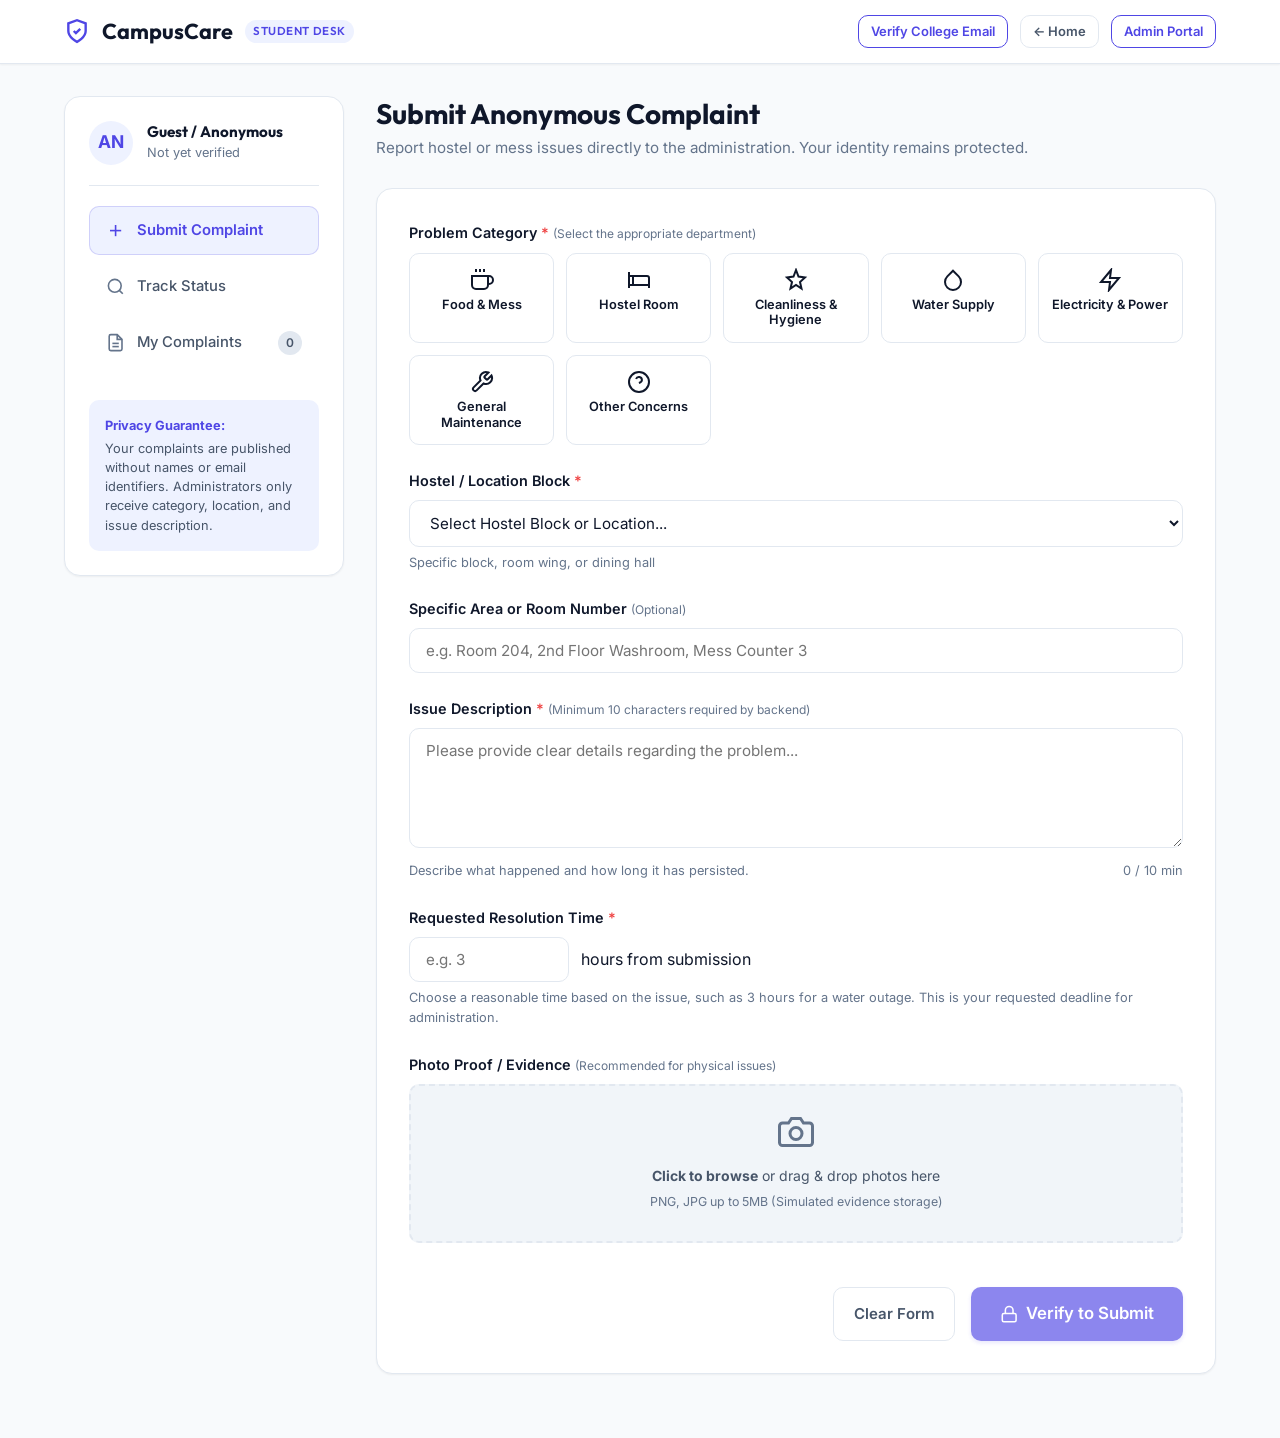
==== frontend/student.html @ f3a16df2 "Initial commit: CampusCare full-stack project" ====
<!DOCTYPE html>
<html lang="en">
<head>
    <meta charset="UTF-8">
    <meta name="viewport" content="width=device-width, initial-scale=1.0">
    <meta name="description" content="CampusCare Student Portal - Anonymous Complaint Submission and Real-Time Tracking">
    <title>CampusCare | Student Portal</title>
    <!-- Google Fonts -->
    <link rel="preconnect" href="https://fonts.googleapis.com">
    <link rel="preconnect" href="https://fonts.gstatic.com" crossorigin>
    <link href="https://fonts.googleapis.com/css2?family=Inter:wght@300;400;500;600;700&family=Outfit:wght@500;600;700;800&display=swap" rel="stylesheet">
    <!-- CSS -->
    <link rel="stylesheet" href="css/style.css">
    <link rel="stylesheet" href="css/student.css">
</head>
<body>

    <!-- Header Navigation -->
    <header class="header-nav">
        <div class="nav-container">
            <a href="index.html" class="brand-logo">
                <svg width="26" height="26" viewBox="0 0 24 24" fill="none" stroke="currentColor" stroke-width="2.2">
                    <path d="M12 22s8-4 8-10V5l-8-3-8 3v7c0 6 8 10 8 10z"/>
                    <path d="M9 12l2 2 4-4"/>
                </svg>
                <span>CampusCare</span>
                <span class="brand-badge">Student Desk</span>
            </a>

            <div class="nav-cta">
                <div id="student-auth-status" style="display: flex; align-items: center; gap: 0.75rem;">
                    <!-- Populated dynamically: Verified badge or Login button -->
                </div>
                <a href="index.html" class="btn btn-secondary btn-sm">&larr; Home</a>
                <a href="admin.html" class="btn btn-outline btn-sm">Admin Portal</a>
            </div>
        </div>
    </header>

    <!-- Student Portal Layout -->
    <main class="student-layout">
        <!-- Sidebar Navigation -->
        <aside class="student-sidebar">
            <div class="student-profile-card">
                <div class="student-avatar" id="avatar-initials">ST</div>
                <div class="student-info">
                    <h4 id="sidebar-student-name">Verified Student</h4>
                    <small id="sidebar-student-email">Anonymous Session</small>
                </div>
            </div>

            <ul class="nav-tabs-list">
                <li class="nav-tab-item active" data-tab="tab-submit" id="nav-tab-submit">
                    <svg viewBox="0 0 24 24" fill="none" stroke="currentColor" stroke-width="2">
                        <line x1="12" y1="5" x2="12" y2="19"/>
                        <line x1="5" y1="12" x2="19" y2="12"/>
                    </svg>
                    <span>Submit Complaint</span>
                </li>

                <li class="nav-tab-item" data-tab="tab-track" id="nav-tab-track">
                    <svg viewBox="0 0 24 24" fill="none" stroke="currentColor" stroke-width="2">
                        <circle cx="11" cy="11" r="8"/>
                        <line x1="21" y1="21" x2="16.65" y2="16.65"/>
                    </svg>
                    <span>Track Status</span>
                </li>

                <li class="nav-tab-item" data-tab="tab-history" id="nav-tab-history">
                    <svg viewBox="0 0 24 24" fill="none" stroke="currentColor" stroke-width="2">
                        <path d="M14 2H6a2 2 0 0 0-2 2v16a2 2 0 0 0 2 2h12a2 2 0 0 0 2-2V8z"/>
                        <polyline points="14 2 14 8 20 8"/>
                        <line x1="16" y1="13" x2="8" y2="13"/>
                        <line x1="16" y1="17" x2="8" y2="17"/>
                    </svg>
                    <span>My Complaints</span>
                    <span class="tab-badge" id="my-complaints-count">0</span>
                </li>
            </ul>

            <div style="margin-top: 2rem; padding: 1rem; background: var(--primary-light); border-radius: var(--radius-md); font-size: 0.8rem; color: var(--text-secondary); line-height: 1.5;">
                <strong style="color: var(--primary); display: block; margin-bottom: 0.25rem;">Privacy Guarantee:</strong>
                Your complaints are published without names or email identifiers. Administrators only receive category, location, and issue description.
            </div>
        </aside>

        <!-- Main Content Panels -->
        <section class="student-content">

            <!-- TAB 1: Submit Anonymous Complaint -->
            <div class="tab-panel active" id="tab-submit">
                <div class="panel-header">
                    <h2>Submit Anonymous Complaint</h2>
                    <p>Report hostel or mess issues directly to the administration. Your identity remains protected.</p>
                </div>

                <div class="form-card">
                    <form id="complaint-form" onsubmit="handleComplaintSubmit(event)">
                        <!-- Category Selection -->
                        <div class="form-group">
                            <label class="form-label">
                                Problem Category <span style="color: #EF4444;">*</span>
                                <small>(Select the appropriate department)</small>
                            </label>
                            <div class="category-grid" id="category-grid-container">
                                <!-- Populated dynamically by JS from backend enums -->
                            </div>
                            <input type="hidden" id="selected-category" required>
                        </div>

                        <!-- Location / Type Selection -->
                        <div class="form-group">
                            <label for="complaint-type" class="form-label">
                                Hostel / Location Block <span style="color: #EF4444;">*</span>
                            </label>
                            <select id="complaint-type" class="form-control" required>
                                <option value="">Select Hostel Block or Location...</option>
                                <!-- Populated dynamically from CONFIG.COMPLAINT_TYPES -->
                            </select>
                            <div class="form-hint">
                                <span>Specific block, room wing, or dining hall</span>
                            </div>
                        </div>

                        <!-- Specific Room / Sub-location (Optional helper) -->
                        <div class="form-group">
                            <label for="location-detail" class="form-label">
                                Specific Area or Room Number <small>(Optional)</small>
                            </label>
                            <input type="text" id="location-detail" class="form-control" placeholder="e.g. Room 204, 2nd Floor Washroom, Mess Counter 3">
                        </div>

                        <!-- Description -->
                        <div class="form-group">
                            <label for="complaint-desc" class="form-label">
                                Issue Description <span style="color: #EF4444;">*</span>
                                <small>(Minimum 10 characters required by backend)</small>
                            </label>
                            <textarea id="complaint-desc" class="form-control" placeholder="Please provide clear details regarding the problem..." required minlength="10" oninput="updateCharCount()"></textarea>
                            <div class="form-hint">
                                <span id="category-guidance-hint">Describe what happened and how long it has persisted.</span>
                                <span id="char-counter"><span id="current-chars">0</span> / 10 min</span>
                            </div>
                        </div>

                        <div class="form-group">
                            <label for="requested-resolution-hours" class="form-label">
                                Requested Resolution Time <span style="color: #EF4444;">*</span>
                            </label>
                            <div style="display: flex; align-items: center; gap: 0.75rem;">
                                <input type="number" id="requested-resolution-hours" class="form-control" min="1" step="1" placeholder="e.g. 3" required style="max-width: 160px;">
                                <span>hours from submission</span>
                            </div>
                            <small class="form-hint">Choose a reasonable time based on the issue, such as 3 hours for a water outage. This is your requested deadline for administration.</small>
                        </div>

                        <!-- Category-Aware Evidence Upload Section -->
                        <div class="form-group" id="evidence-section">
                            <label class="form-label">
                                Photo Proof / Evidence
                                <small id="evidence-requirement-label">(Recommended for physical issues)</small>
                            </label>
                            <div class="evidence-dropzone" id="evidence-dropzone" onclick="document.getElementById('evidence-file-input').click()">
                                <svg viewBox="0 0 24 24" fill="none" stroke="currentColor" stroke-width="2">
                                    <path d="M23 19a2 2 0 0 1-2 2H3a2 2 0 0 1-2-2V8a2 2 0 0 1 2-2h4l2-3h6l2 3h4a2 2 0 0 1 2 2z"/>
                                    <circle cx="12" cy="13" r="4"/>
                                </svg>
                                <p><strong>Click to browse</strong> or drag &amp; drop photos here</p>
                                <small>PNG, JPG up to 5MB (Simulated evidence storage)</small>
                            </div>
                            <input type="file" id="evidence-file-input" accept="image/*" style="display: none;" onchange="handleEvidenceSelect(event)">
                            <div class="evidence-preview-container" id="evidence-previews"></div>
                        </div>

                        <!-- Submit Button -->
                        <div style="display: flex; justify-content: flex-end; gap: 1rem; margin-top: 2rem;">
                            <button type="reset" class="btn btn-secondary" onclick="resetFormState()">Clear Form</button>
                            <button type="submit" class="btn btn-primary btn-lg" id="submit-complaint-btn">
                                <svg width="20" height="20" viewBox="0 0 24 24" fill="none" stroke="currentColor" stroke-width="2">
                                    <line x1="22" y1="2" x2="11" y2="13"/>
                                    <polygon points="22 2 15 22 11 13 2 9 22 2"/>
                                </svg>
                                Submit Grievance
                            </button>
                        </div>
                    </form>
                </div>
            </div>

            <!-- TAB 2: Live Tracking & Status -->
            <div class="tab-panel" id="tab-track">
                <div class="panel-header">
                    <h2>Complaint Tracker &amp; Confirmation</h2>
                    <p>Enter your anonymous tracking reference to review live resolution progress.</p>
                </div>

                <div class="card" style="margin-bottom: 2rem;">
                    <div style="display: flex; gap: 0.75rem; align-items: center;">
                        <input type="text" id="track-search-input" class="form-control" placeholder="Paste your Tracking ID (UUID)..." style="font-family: monospace;">
                        <button class="btn btn-primary" id="track-search-btn" onclick="executeTrackingSearch()">
                            Search Status
                        </button>
                    </div>
                </div>

                <!-- Tracking Details Card (Populated after search) -->
                <div id="tracking-details-card" style="display: none;">
                    <div class="timeline-card">
                        <div style="display: flex; justify-content: space-between; align-items: flex-start; flex-wrap: wrap; gap: 1rem;">
                            <div>
                                <span class="section-tag" id="track-badge-category">CATEGORY</span>
                                <h3 id="track-type-title" style="font-size: 1.5rem; margin-top: 0.25rem;">Hostel Issue</h3>
                                <p style="color: var(--text-muted); font-size: 0.85rem; margin-top: 0.25rem;">
                                    Tracking ID: <code id="track-full-id" style="color: var(--primary); font-weight: 600;">-</code>
                                    <button class="btn btn-sm btn-secondary" style="margin-left: 0.5rem; padding: 0.15rem 0.4rem;" onclick="UI.copyToClipboard(document.getElementById('track-full-id').innerText)">Copy</button>
                                </p>
                            </div>
                            <div id="track-status-pill"></div>
                        </div>

                        <!-- Stepper Progress Bar -->
                        <div class="stepper">
                            <div class="stepper-step completed" id="step-1">
                                <div class="step-circle">1</div>
                                <span class="step-label">Submitted</span>
                            </div>
                            <div class="stepper-step" id="step-2">
                                <div class="step-circle">2</div>
                                <span class="step-label">In Review</span>
                            </div>
                            <div class="stepper-step" id="step-3">
                                <div class="step-circle">3</div>
                                <span class="step-label">In Progress</span>
                            </div>
                            <div class="stepper-step" id="step-4">
                                <div class="step-circle">4</div>
                                <span class="step-label">Resolved</span>
                            </div>
                            <div class="stepper-step" id="step-5">
                                <div class="step-circle">5</div>
                                <span class="step-label">Closed</span>
                            </div>
                        </div>

                        <!-- Issue Details Box -->
                        <div style="background: var(--bg-subtle); padding: 1.25rem; border-radius: var(--radius-md); margin-bottom: 1.5rem;">
                            <h4 style="font-size: 0.95rem; margin-bottom: 0.5rem;">Complaint Narrative</h4>
                            <p id="track-narrative" style="color: var(--text-secondary); font-size: 0.95rem; line-height: 1.6; white-space: pre-wrap;"></p>
                        </div>

                        <!-- Student Confirmation Panel (Shows when status is RESOLVED) -->
                        <div class="resolution-box" id="student-resolution-box" style="display: none;">
                            <h4>
                                <svg width="22" height="22" viewBox="0 0 24 24" fill="none" stroke="currentColor" stroke-width="2">
                                    <path d="M22 11.08V12a10 10 0 1 1-5.93-9.14"/>
                                    <polyline points="22 4 12 14.01 9 11.01"/>
                                </svg>
                                Action Marked Resolved by Administration
                            </h4>
                            <p>The hostel warden / maintenance staff has reported that this issue is resolved. Please verify if the problem has actually been fixed in your premises:</p>
                            
                            <div class="resolution-actions">
                                <button class="btn btn-primary" onclick="confirmResolution(true)">
                                    <svg width="18" height="18" viewBox="0 0 24 24" fill="none" stroke="currentColor" stroke-width="2">
                                        <polyline points="20 6 9 17 4 12"/>
                                    </svg>
                                    YES &mdash; Problem Solved (Close Issue)
                                </button>
                                <button class="btn btn-danger" onclick="confirmResolution(false)">
                                    <svg width="18" height="18" viewBox="0 0 24 24" fill="none" stroke="currentColor" stroke-width="2">
                                        <line x1="18" y1="6" x2="6" y2="18"/>
                                        <line x1="6" y1="6" x2="18" y2="18"/>
                                    </svg>
                                    NO &mdash; Not Fixed (Reopen &amp; Escalate)
                                </button>
                            </div>
                        </div>
                    </div>
                </div>

                <div id="tracking-empty-state" style="text-align: center; padding: 4rem 1rem; color: var(--text-muted);">
                    <svg width="48" height="48" viewBox="0 0 24 24" fill="none" stroke="#CBD5E1" stroke-width="1.5" style="margin-bottom: 1rem;">
                        <circle cx="11" cy="11" r="8"/>
                        <line x1="21" y1="21" x2="16.65" y2="16.65"/>
                    </svg>
                    <h3>No Tracking Record Selected</h3>
                    <p style="font-size: 0.95rem; margin-top: 0.5rem;">Enter a Tracking ID above or pick a complaint from your local history.</p>
                </div>
            </div>

            <!-- TAB 3: My Complaints History -->
            <div class="tab-panel" id="tab-history">
                <div class="panel-header">
                    <h2>My Complaints History</h2>
                    <p>Locally stored on this browser for your convenience. Preserves total anonymity with zero backend account linkage.</p>
                </div>

                <div class="card" style="padding: 0; overflow-x: auto;">
                    <table class="history-table" id="history-table">
                        <thead>
                            <tr>
                                <th>Tracking ID</th>
                                <th>Category</th>
                                <th>Location</th>
                                <th>Status</th>
                                <th>Action</th>
                            </tr>
                        </thead>
                        <tbody id="history-table-body">
                            <!-- Populated dynamically -->
                        </tbody>
                    </table>
                </div>
            </div>
        </section>
    </main>

    <!-- Student Verification Modal -->
    <div id="auth-modal" style="display: none; position: fixed; inset: 0; background: rgba(15, 23, 42, 0.6); backdrop-filter: blur(4px); z-index: 1000; align-items: center; justify-content: center; padding: 1rem;">
        <div class="card" style="max-width: 440px; width: 100%; box-shadow: var(--shadow-xl);">
            <div style="display: flex; justify-content: space-between; align-items: center; margin-bottom: 1.25rem;">
                <h3 style="font-size: 1.25rem;">Student Identity Verification</h3>
                <button onclick="closeAuthModal()" style="background: none; border: none; font-size: 1.5rem; cursor: pointer; color: var(--text-muted);">&times;</button>
            </div>
            <p style="font-size: 0.875rem; color: var(--text-muted); margin-bottom: 1.5rem;">
                Enter your official college email address to verify genuine student enrollment. Your email is <strong>never</strong> published with your complaints.
            </p>

            <form onsubmit="handleAuthSubmit(event)">
                <div class="form-group">
                    <label class="form-label">College Email Address</label>
                    <input type="email" id="auth-email-input" class="form-control" placeholder="student.roll@college.edu" required>
                    <small style="color: var(--text-muted); font-size: 0.75rem; margin-top: 0.25rem; display: block;">Format: roll_number@college.edu</small>
                </div>

                <div class="form-group" id="otp-group" style="display: none;">
                    <label class="form-label">Verification OTP</label>
                    <input type="text" id="auth-otp-input" class="form-control" placeholder="Enter 6-digit OTP (e.g. 123456)" maxlength="6">
                    <small style="color: var(--primary); font-size: 0.75rem; margin-top: 0.25rem; display: block;">Simulated OTP sent: <strong>123456</strong></small>
                </div>

                <div style="display: flex; justify-content: flex-end; gap: 0.75rem; margin-top: 1.5rem;">
                    <button type="button" class="btn btn-secondary" onclick="closeAuthModal()">Cancel</button>
                    <button type="submit" class="btn btn-primary" id="auth-submit-btn">Verify Identity</button>
                </div>
            </form>
        </div>
    </div>

    <!-- Toast Notification Container -->
    <div id="toast-container" class="toast-container"></div>

    <!-- Scripts -->
    <script src="js/config.js"></script>
    <script src="js/ui-utils.js"></script>
    <script src="js/api.js?v=resolution-time-1"></script>
    <script src="js/student.js?v=resolution-time-1"></script>
</body>
</html>
---- frontend/css/style.css ----
/* ==========================================================================
   CampusCare - Global Design System & Stylesheet
   Modern, Clean, Professional College Management Theme
   ========================================================================== */

@import url('https://fonts.googleapis.com/css2?family=Inter:wght@300;400;500;600;700&family=Outfit:wght@500;600;700;800&display=swap');

:root {
    /* Brand Primary Palette */
    --primary: #4F46E5;
    --primary-hover: #4338CA;
    --primary-light: #EEF2FF;
    --primary-glow: rgba(79, 70, 229, 0.15);

    /* Secondary & Accents */
    --accent: #06B6D4;
    --accent-hover: #0891B2;
    --accent-light: #ECFEFF;

    /* Neutrals (Slate) */
    --bg-page: #F8FAFC;
    --bg-surface: #FFFFFF;
    --bg-card: #FFFFFF;
    --bg-subtle: #F1F5F9;

    --text-primary: #0F172A;
    --text-secondary: #475569;
    --text-muted: #64748B;
    --text-inverse: #FFFFFF;

    --border-color: #E2E8F0;
    --border-focus: #818CF8;

    /* Status Colors */
    --status-pending: #D97706;
    --status-pending-bg: #FEF3C7;
    --status-pending-border: #FDE68A;

    --status-progress: #2563EB;
    --status-progress-bg: #DBEAFE;
    --status-progress-border: #BFDBFE;

    --status-resolved: #059669;
    --status-resolved-bg: #D1FAE5;
    --status-resolved-border: #A7F3D0;

    --status-closed: #4B5563;
    --status-closed-bg: #F3F4F6;
    --status-closed-border: #E5E7EB;

    --status-reopened: #DC2626;
    --status-reopened-bg: #FEE2E2;
    --status-reopened-border: #FECACA;

    /* Shadows & Radii */
    --shadow-sm: 0 1px 2px 0 rgba(0, 0, 0, 0.05);
    --shadow-md: 0 4px 6px -1px rgba(0, 0, 0, 0.07), 0 2px 4px -2px rgba(0, 0, 0, 0.05);
    --shadow-lg: 0 10px 15px -3px rgba(0, 0, 0, 0.08), 0 4px 6px -4px rgba(0, 0, 0, 0.04);
    --shadow-xl: 0 20px 25px -5px rgba(0, 0, 0, 0.08), 0 8px 10px -6px rgba(0, 0, 0, 0.04);

    --radius-sm: 6px;
    --radius-md: 10px;
    --radius-lg: 16px;
    --radius-xl: 24px;
    --radius-full: 9999px;

    /* Transitions */
    --transition: all 0.2s cubic-bezier(0.4, 0, 0.2, 1);
}

/* Base Reset */
*, *::before, *::after {
    box-sizing: border-box;
    margin: 0;
    padding: 0;
}

html {
    scroll-behavior: smooth;
    font-size: 16px;
}

body {
    font-family: 'Inter', -apple-system, BlinkMacSystemFont, "Segoe UI", Roboto, sans-serif;
    background-color: var(--bg-page);
    color: var(--text-primary);
    line-height: 1.6;
    min-height: 100vh;
    display: flex;
    flex-direction: column;
    -webkit-font-smoothing: antialiased;
}

h1, h2, h3, h4, h5, h6 {
    font-family: 'Outfit', sans-serif;
    color: var(--text-primary);
    font-weight: 700;
    line-height: 1.25;
}

a {
    color: var(--primary);
    text-decoration: none;
    transition: var(--transition);
}

a:hover {
    color: var(--primary-hover);
}

/* ==========================================================================
   Navigation Header
   ========================================================================== */
.header-nav {
    position: sticky;
    top: 0;
    z-index: 100;
    background: rgba(255, 255, 255, 0.92);
    backdrop-filter: blur(12px);
    border-bottom: 1px solid var(--border-color);
    box-shadow: var(--shadow-sm);
}

.nav-container {
    max-width: 1200px;
    margin: 0 auto;
    padding: 0.875rem 1.5rem;
    display: flex;
    align-items: center;
    justify-content: space-between;
}

.brand-logo {
    display: flex;
    align-items: center;
    gap: 0.75rem;
    font-family: 'Outfit', sans-serif;
    font-size: 1.35rem;
    font-weight: 700;
    color: var(--text-primary);
    text-decoration: none;
}

.brand-logo svg {
    color: var(--primary);
}

.brand-badge {
    background: var(--primary-light);
    color: var(--primary);
    font-size: 0.72rem;
    font-weight: 600;
    padding: 0.15rem 0.5rem;
    border-radius: var(--radius-full);
    text-transform: uppercase;
    letter-spacing: 0.05em;
}

.nav-links {
    display: flex;
    align-items: center;
    gap: 1.5rem;
    list-style: none;
}

.nav-links a {
    font-size: 0.95rem;
    font-weight: 500;
    color: var(--text-secondary);
    padding: 0.5rem 0.75rem;
    border-radius: var(--radius-sm);
}

.nav-links a:hover, .nav-links a.active {
    color: var(--primary);
    background: var(--primary-light);
}

.nav-cta {
    display: flex;
    align-items: center;
    gap: 0.75rem;
}

/* ==========================================================================
   Buttons
   ========================================================================== */
.btn {
    display: inline-flex;
    align-items: center;
    justify-content: center;
    gap: 0.5rem;
    padding: 0.625rem 1.25rem;
    font-size: 0.9375rem;
    font-weight: 600;
    font-family: 'Inter', sans-serif;
    border-radius: var(--radius-md);
    cursor: pointer;
    border: 1px solid transparent;
    transition: var(--transition);
    text-decoration: none;
    line-height: 1.4;
    white-space: nowrap;
}

.btn svg {
    width: 1.15rem;
    height: 1.15rem;
}

.btn-primary {
    background-color: var(--primary);
    color: var(--text-inverse);
    box-shadow: 0 2px 4px rgba(79, 70, 229, 0.2);
}

.btn-primary:hover {
    background-color: var(--primary-hover);
    color: var(--text-inverse);
    box-shadow: 0 4px 8px rgba(79, 70, 229, 0.3);
    transform: translateY(-1px);
}

.btn-secondary {
    background-color: var(--bg-surface);
    color: var(--text-secondary);
    border-color: var(--border-color);
}

.btn-secondary:hover {
    background-color: var(--bg-subtle);
    color: var(--text-primary);
    border-color: #cbd5e1;
}

.btn-outline {
    background-color: transparent;
    color: var(--primary);
    border-color: var(--primary);
}

.btn-outline:hover {
    background-color: var(--primary-light);
}

.btn-danger {
    background-color: #EF4444;
    color: var(--text-inverse);
}

.btn-danger:hover {
    background-color: #DC2626;
}

.btn-sm {
    padding: 0.4rem 0.75rem;
    font-size: 0.8125rem;
}

.btn-lg {
    padding: 0.875rem 1.75rem;
    font-size: 1.05rem;
    border-radius: var(--radius-md);
}

.btn:disabled {
    opacity: 0.65;
    cursor: not-allowed;
    pointer-events: none;
    transform: none !important;
}

/* ==========================================================================
   Hero Section
   ========================================================================== */
.hero {
    padding: 4.5rem 1.5rem 3.5rem;
    background: radial-gradient(circle at 50% 10%, rgba(79, 70, 229, 0.08) 0%, transparent 60%);
    text-align: center;
}

.hero-container {
    max-width: 900px;
    margin: 0 auto;
}

.hero-pill {
    display: inline-flex;
    align-items: center;
    gap: 0.5rem;
    padding: 0.35rem 1rem;
    background: var(--primary-light);
    border: 1px solid rgba(79, 70, 229, 0.2);
    border-radius: var(--radius-full);
    font-size: 0.8125rem;
    font-weight: 600;
    color: var(--primary);
    margin-bottom: 1.5rem;
}

.hero-title {
    font-size: 3rem;
    font-weight: 800;
    letter-spacing: -0.025em;
    margin-bottom: 1.25rem;
    color: var(--text-primary);
}

.hero-title span {
    background: linear-gradient(135deg, var(--primary) 0%, var(--accent) 100%);
    -webkit-background-clip: text;
    -webkit-text-fill-color: transparent;
}

.hero-subtitle {
    font-size: 1.15rem;
    color: var(--text-muted);
    max-width: 720px;
    margin: 0 auto 2.25rem;
    line-height: 1.7;
}

.hero-actions {
    display: flex;
    justify-content: center;
    gap: 1rem;
    flex-wrap: wrap;
    margin-bottom: 3rem;
}

/* Quick Tracking Bar */
.track-bar-card {
    background: var(--bg-surface);
    border: 1px solid var(--border-color);
    box-shadow: var(--shadow-lg);
    border-radius: var(--radius-xl);
    padding: 1rem 1.25rem;
    max-width: 650px;
    margin: 0 auto;
    display: flex;
    align-items: center;
    gap: 0.75rem;
}

.track-input {
    flex: 1;
    border: none;
    outline: none;
    font-size: 0.95rem;
    font-family: inherit;
    color: var(--text-primary);
    background: transparent;
    padding: 0.4rem 0.5rem;
}

.track-input::placeholder {
    color: var(--text-muted);
}

/* ==========================================================================
   Cards & Grids
   ========================================================================== */
.section {
    padding: 4.5rem 1.5rem;
}

.section-alt {
    background: #FFFFFF;
    border-top: 1px solid var(--border-color);
    border-bottom: 1px solid var(--border-color);
}

.section-header {
    text-align: center;
    max-width: 650px;
    margin: 0 auto 3rem;
}

.section-tag {
    font-size: 0.8rem;
    font-weight: 700;
    text-transform: uppercase;
    letter-spacing: 0.075em;
    color: var(--primary);
    margin-bottom: 0.5rem;
    display: block;
}

.section-title {
    font-size: 2.15rem;
    margin-bottom: 0.75rem;
}

.section-desc {
    color: var(--text-muted);
    font-size: 1.05rem;
}

.grid-3 {
    display: grid;
    grid-template-columns: repeat(auto-fit, minmax(320px, 1fr));
    gap: 1.75rem;
    max-width: 1200px;
    margin: 0 auto;
}

.card {
    background: var(--bg-surface);
    border: 1px solid var(--border-color);
    border-radius: var(--radius-lg);
    padding: 2rem;
    box-shadow: var(--shadow-sm);
    transition: var(--transition);
}

.card:hover {
    box-shadow: var(--shadow-md);
    transform: translateY(-2px);
    border-color: #cbd5e1;
}

.card-icon {
    width: 3rem;
    height: 3rem;
    border-radius: var(--radius-md);
    display: flex;
    align-items: center;
    justify-content: center;
    background: var(--primary-light);
    color: var(--primary);
    margin-bottom: 1.25rem;
}

.card-icon svg {
    width: 1.5rem;
    height: 1.5rem;
}

.card-title {
    font-size: 1.25rem;
    margin-bottom: 0.65rem;
}

.card-text {
    color: var(--text-secondary);
    font-size: 0.95rem;
    line-height: 1.6;
}

/* ==========================================================================
   Badges
   ========================================================================== */
.badge {
    display: inline-flex;
    align-items: center;
    gap: 0.4rem;
    padding: 0.25rem 0.75rem;
    font-size: 0.75rem;
    font-weight: 600;
    border-radius: var(--radius-full);
    letter-spacing: 0.025em;
    white-space: nowrap;
}

.badge-dot {
    width: 0.45rem;
    height: 0.45rem;
    border-radius: 50%;
}

.badge-pending {
    background: var(--status-pending-bg);
    color: var(--status-pending);
    border: 1px solid var(--status-pending-border);
}
.badge-pending .badge-dot { background: var(--status-pending); }

.badge-progress {
    background: var(--status-progress-bg);
    color: var(--status-progress);
    border: 1px solid var(--status-progress-border);
}
.badge-progress .badge-dot { background: var(--status-progress); }

.badge-resolved {
    background: var(--status-resolved-bg);
    color: var(--status-resolved);
    border: 1px solid var(--status-resolved-border);
}
.badge-resolved .badge-dot { background: var(--status-resolved); }

.badge-closed {
    background: var(--status-closed-bg);
    color: var(--status-closed);
    border: 1px solid var(--status-closed-border);
}
.badge-closed .badge-dot { background: var(--status-closed); }

.badge-reopened {
    background: var(--status-reopened-bg);
    color: var(--status-reopened);
    border: 1px solid var(--status-reopened-border);
}
.badge-reopened .badge-dot { background: var(--status-reopened); }

.badge-category {
    background: var(--bg-subtle);
    color: var(--text-secondary);
    border: 1px solid var(--border-color);
}

/* ==========================================================================
   Toast Notifications
   ========================================================================== */
.toast-container {
    position: fixed;
    bottom: 1.5rem;
    right: 1.5rem;
    z-index: 9999;
    display: flex;
    flex-direction: column;
    gap: 0.75rem;
    max-width: 420px;
    pointer-events: none;
}

.toast {
    pointer-events: auto;
    background: #FFFFFF;
    border: 1px solid var(--border-color);
    box-shadow: var(--shadow-xl);
    border-radius: var(--radius-md);
    padding: 1rem 1.25rem;
    display: flex;
    align-items: flex-start;
    gap: 0.75rem;
    animation: toast-in 0.3s cubic-bezier(0.16, 1, 0.3, 1) forwards;
    transition: var(--transition);
}

.toast-fade-out {
    opacity: 0;
    transform: translateY(10px) scale(0.95);
}

.toast-icon {
    width: 1.25rem;
    height: 1.25rem;
    flex-shrink: 0;
    margin-top: 0.15rem;
}

.toast-success { border-left: 4px solid var(--status-resolved); }
.toast-success .toast-icon { color: var(--status-resolved); }

.toast-error { border-left: 4px solid #EF4444; }
.toast-error .toast-icon { color: #EF4444; }

.toast-warning { border-left: 4px solid var(--status-pending); }
.toast-warning .toast-icon { color: var(--status-pending); }

.toast-info { border-left: 4px solid var(--primary); }
.toast-info .toast-icon { color: var(--primary); }

.toast-content {
    flex: 1;
}

.toast-message {
    font-size: 0.875rem;
    color: var(--text-primary);
    line-height: 1.5;
}

.toast-close {
    background: none;
    border: none;
    font-size: 1.25rem;
    line-height: 1;
    color: var(--text-muted);
    cursor: pointer;
    padding: 0 0.25rem;
}

.toast-close:hover {
    color: var(--text-primary);
}

@keyframes toast-in {
    from {
        opacity: 0;
        transform: translateY(20px) scale(0.95);
    }
    to {
        opacity: 1;
        transform: translateY(0) scale(1);
    }
}

/* ==========================================================================
   Footer
   ========================================================================== */
.footer {
    margin-top: auto;
    background: #FFFFFF;
    border-top: 1px solid var(--border-color);
    padding: 2.5rem 1.5rem 2rem;
    text-align: center;
    color: var(--text-muted);
    font-size: 0.875rem;
}

.footer-container {
    max-width: 1200px;
    margin: 0 auto;
    display: flex;
    flex-direction: column;
    align-items: center;
    gap: 1rem;
}

.footer-links {
    display: flex;
    gap: 1.5rem;
    list-style: none;
}

.footer-links a {
    color: var(--text-muted);
}

.footer-links a:hover {
    color: var(--primary);
}

/* ==========================================================================
   Responsive
   ========================================================================== */
@media (max-width: 768px) {
    .hero-title {
        font-size: 2.25rem;
    }
    .nav-links {
        display: none; /* Can toggle via mobile drawer */
    }
    .track-bar-card {
        flex-direction: column;
        align-items: stretch;
    }
    .track-bar-card .btn {
        width: 100%;
    }
}
---- frontend/css/student.css ----
/* ==========================================================================
   CampusCare - Student Portal Stylesheet
   ========================================================================== */

.student-layout {
    max-width: 1200px;
    margin: 2rem auto 4rem;
    padding: 0 1.5rem;
    display: grid;
    grid-template-columns: 280px 1fr;
    gap: 2rem;
}

/* Sidebar Navigation */
.student-sidebar {
    background: var(--bg-surface);
    border: 1px solid var(--border-color);
    border-radius: var(--radius-lg);
    padding: 1.5rem;
    box-shadow: var(--shadow-sm);
    height: fit-content;
    position: sticky;
    top: 5rem;
}

.student-profile-card {
    display: flex;
    align-items: center;
    gap: 0.875rem;
    padding-bottom: 1.25rem;
    margin-bottom: 1.25rem;
    border-bottom: 1px solid var(--border-color);
}

.student-avatar {
    width: 2.75rem;
    height: 2.75rem;
    border-radius: var(--radius-full);
    background: var(--primary-light);
    color: var(--primary);
    display: flex;
    align-items: center;
    justify-content: center;
    font-weight: 700;
    font-size: 1.1rem;
}

.student-info h4 {
    font-size: 0.95rem;
    margin-bottom: 0.15rem;
}

.student-info small {
    color: var(--text-muted);
    font-size: 0.8rem;
    display: block;
}

.nav-tabs-list {
    list-style: none;
    display: flex;
    flex-direction: column;
    gap: 0.4rem;
}

.nav-tab-item {
    display: flex;
    align-items: center;
    gap: 0.75rem;
    padding: 0.75rem 1rem;
    font-size: 0.925rem;
    font-weight: 500;
    color: var(--text-secondary);
    border-radius: var(--radius-md);
    cursor: pointer;
    transition: var(--transition);
    border: 1px solid transparent;
}

.nav-tab-item svg {
    width: 1.2rem;
    height: 1.2rem;
    color: var(--text-muted);
    transition: var(--transition);
}

.nav-tab-item:hover {
    background: var(--bg-subtle);
    color: var(--text-primary);
}

.nav-tab-item.active {
    background: var(--primary-light);
    color: var(--primary);
    font-weight: 600;
    border-color: rgba(79, 70, 229, 0.2);
}

.nav-tab-item.active svg {
    color: var(--primary);
}

.tab-badge {
    margin-left: auto;
    background: #E2E8F0;
    color: var(--text-secondary);
    font-size: 0.75rem;
    padding: 0.15rem 0.5rem;
    border-radius: var(--radius-full);
    font-weight: 600;
}

.nav-tab-item.active .tab-badge {
    background: var(--primary);
    color: #FFFFFF;
}

/* Tab Panels */
.tab-panel {
    display: none;
}

.tab-panel.active {
    display: block;
    animation: fadeIn 0.25s ease-in-out;
}

@keyframes fadeIn {
    from { opacity: 0; transform: translateY(6px); }
    to { opacity: 1; transform: translateY(0); }
}

/* Panel Header Card */
.panel-header {
    margin-bottom: 1.75rem;
}

.panel-header h2 {
    font-size: 1.75rem;
    margin-bottom: 0.35rem;
}

.panel-header p {
    color: var(--text-muted);
    font-size: 0.95rem;
}

/* Form Styles */
.form-card {
    background: var(--bg-surface);
    border: 1px solid var(--border-color);
    border-radius: var(--radius-lg);
    padding: 2rem;
    box-shadow: var(--shadow-sm);
}

.form-group {
    margin-bottom: 1.5rem;
}

.form-label {
    display: block;
    font-size: 0.9rem;
    font-weight: 600;
    color: var(--text-primary);
    margin-bottom: 0.5rem;
}

.form-label small {
    font-weight: 400;
    color: var(--text-muted);
}

.form-control {
    width: 100%;
    padding: 0.75rem 1rem;
    font-size: 0.95rem;
    font-family: inherit;
    color: var(--text-primary);
    background-color: var(--bg-surface);
    border: 1.5px solid var(--border-color);
    border-radius: var(--radius-md);
    transition: var(--transition);
}

.form-control:focus {
    outline: none;
    border-color: var(--primary);
    box-shadow: 0 0 0 3px var(--primary-glow);
}

textarea.form-control {
    resize: vertical;
    min-height: 120px;
}

.form-hint {
    font-size: 0.8rem;
    color: var(--text-muted);
    margin-top: 0.35rem;
    display: flex;
    justify-content: space-between;
}

/* Category Grid Picker */
.category-grid {
    display: grid;
    grid-template-columns: repeat(auto-fill, minmax(130px, 1fr));
    gap: 0.75rem;
    margin-bottom: 0.5rem;
}

.category-tile {
    border: 1.5px solid var(--border-color);
    border-radius: var(--radius-md);
    padding: 0.875rem 0.5rem;
    text-align: center;
    cursor: pointer;
    transition: var(--transition);
    background: var(--bg-surface);
}

.category-tile:hover {
    border-color: #94A3B8;
    background: var(--bg-subtle);
}

.category-tile.selected {
    border-color: var(--primary);
    background: var(--primary-light);
    color: var(--primary);
    box-shadow: 0 0 0 2px var(--primary-glow);
}

.category-tile svg {
    width: 1.5rem;
    height: 1.5rem;
    margin-bottom: 0.35rem;
    display: block;
    margin-left: auto;
    margin-right: auto;
}

.category-tile span {
    font-size: 0.8rem;
    font-weight: 600;
    display: block;
    line-height: 1.2;
}

/* Evidence Upload Box */
.evidence-dropzone {
    border: 2px dashed var(--border-color);
    border-radius: var(--radius-md);
    padding: 1.75rem 1rem;
    text-align: center;
    cursor: pointer;
    background: var(--bg-subtle);
    transition: var(--transition);
}

.evidence-dropzone:hover {
    border-color: var(--primary);
    background: #FAFAFF;
}

.evidence-dropzone svg {
    width: 2.25rem;
    height: 2.25rem;
    color: var(--text-muted);
    margin-bottom: 0.5rem;
}

.evidence-dropzone p {
    font-size: 0.875rem;
    color: var(--text-secondary);
}

.evidence-dropzone small {
    color: var(--text-muted);
    font-size: 0.775rem;
}

.evidence-preview-container {
    display: flex;
    gap: 0.75rem;
    margin-top: 0.75rem;
    flex-wrap: wrap;
}

.evidence-preview-item {
    position: relative;
    width: 80px;
    height: 80px;
    border-radius: var(--radius-md);
    overflow: hidden;
    border: 1px solid var(--border-color);
}

.evidence-preview-item img {
    width: 100%;
    height: 100%;
    object-fit: cover;
}

.evidence-remove-btn {
    position: absolute;
    top: 4px;
    right: 4px;
    background: rgba(0,0,0,0.65);
    color: #fff;
    border: none;
    border-radius: 50%;
    width: 20px;
    height: 20px;
    cursor: pointer;
    display: flex;
    align-items: center;
    justify-content: center;
    font-size: 12px;
}

/* Timeline Stepper for Tracking */
.timeline-card {
    background: var(--bg-surface);
    border: 1px solid var(--border-color);
    border-radius: var(--radius-lg);
    padding: 2rem;
    box-shadow: var(--shadow-sm);
    margin-bottom: 2rem;
}

.stepper {
    display: flex;
    justify-content: space-between;
    position: relative;
    margin: 2.5rem 0 2rem;
}

.stepper::before {
    content: '';
    position: absolute;
    top: 1.25rem;
    left: 2rem;
    right: 2rem;
    height: 3px;
    background: #E2E8F0;
    z-index: 1;
}

.stepper-step {
    position: relative;
    z-index: 2;
    display: flex;
    flex-direction: column;
    align-items: center;
    text-align: center;
    width: 110px;
}

.step-circle {
    width: 2.5rem;
    height: 2.5rem;
    border-radius: 50%;
    background: var(--bg-surface);
    border: 3px solid #CBD5E1;
    display: flex;
    align-items: center;
    justify-content: center;
    font-weight: 700;
    font-size: 0.9rem;
    color: var(--text-muted);
    margin-bottom: 0.65rem;
    transition: var(--transition);
}

.stepper-step.completed .step-circle {
    background: var(--status-resolved);
    border-color: var(--status-resolved);
    color: #FFFFFF;
}

.stepper-step.active .step-circle {
    background: var(--primary);
    border-color: var(--primary);
    color: #FFFFFF;
    box-shadow: 0 0 0 4px var(--primary-glow);
}

.step-label {
    font-size: 0.8rem;
    font-weight: 600;
    color: var(--text-muted);
}

.stepper-step.active .step-label,
.stepper-step.completed .step-label {
    color: var(--text-primary);
}

/* Resolution Confirmation Box */
.resolution-box {
    background: #F0FDF4;
    border: 1.5px solid #86EFAC;
    border-radius: var(--radius-lg);
    padding: 1.75rem;
    margin-top: 1.75rem;
}

.resolution-box h4 {
    color: #166534;
    font-size: 1.15rem;
    margin-bottom: 0.5rem;
    display: flex;
    align-items: center;
    gap: 0.5rem;
}

.resolution-box p {
    color: #15803D;
    font-size: 0.925rem;
    margin-bottom: 1.25rem;
}

.resolution-actions {
    display: flex;
    gap: 1rem;
}

/* History List Table / Cards */
.history-table {
    width: 100%;
    border-collapse: collapse;
}

.history-table th {
    text-align: left;
    padding: 0.875rem 1rem;
    font-size: 0.8rem;
    font-weight: 600;
    text-transform: uppercase;
    color: var(--text-muted);
    border-bottom: 1px solid var(--border-color);
    background: var(--bg-subtle);
}

.history-table td {
    padding: 1rem;
    font-size: 0.9rem;
    border-bottom: 1px solid var(--border-color);
    vertical-align: middle;
}

.history-table tr:hover td {
    background: #F8FAFC;
}

@media (max-width: 860px) {
    .student-layout {
        grid-template-columns: 1fr;
    }
    .student-sidebar {
        position: static;
    }
    .stepper {
        overflow-x: auto;
        padding-bottom: 1rem;
    }
}
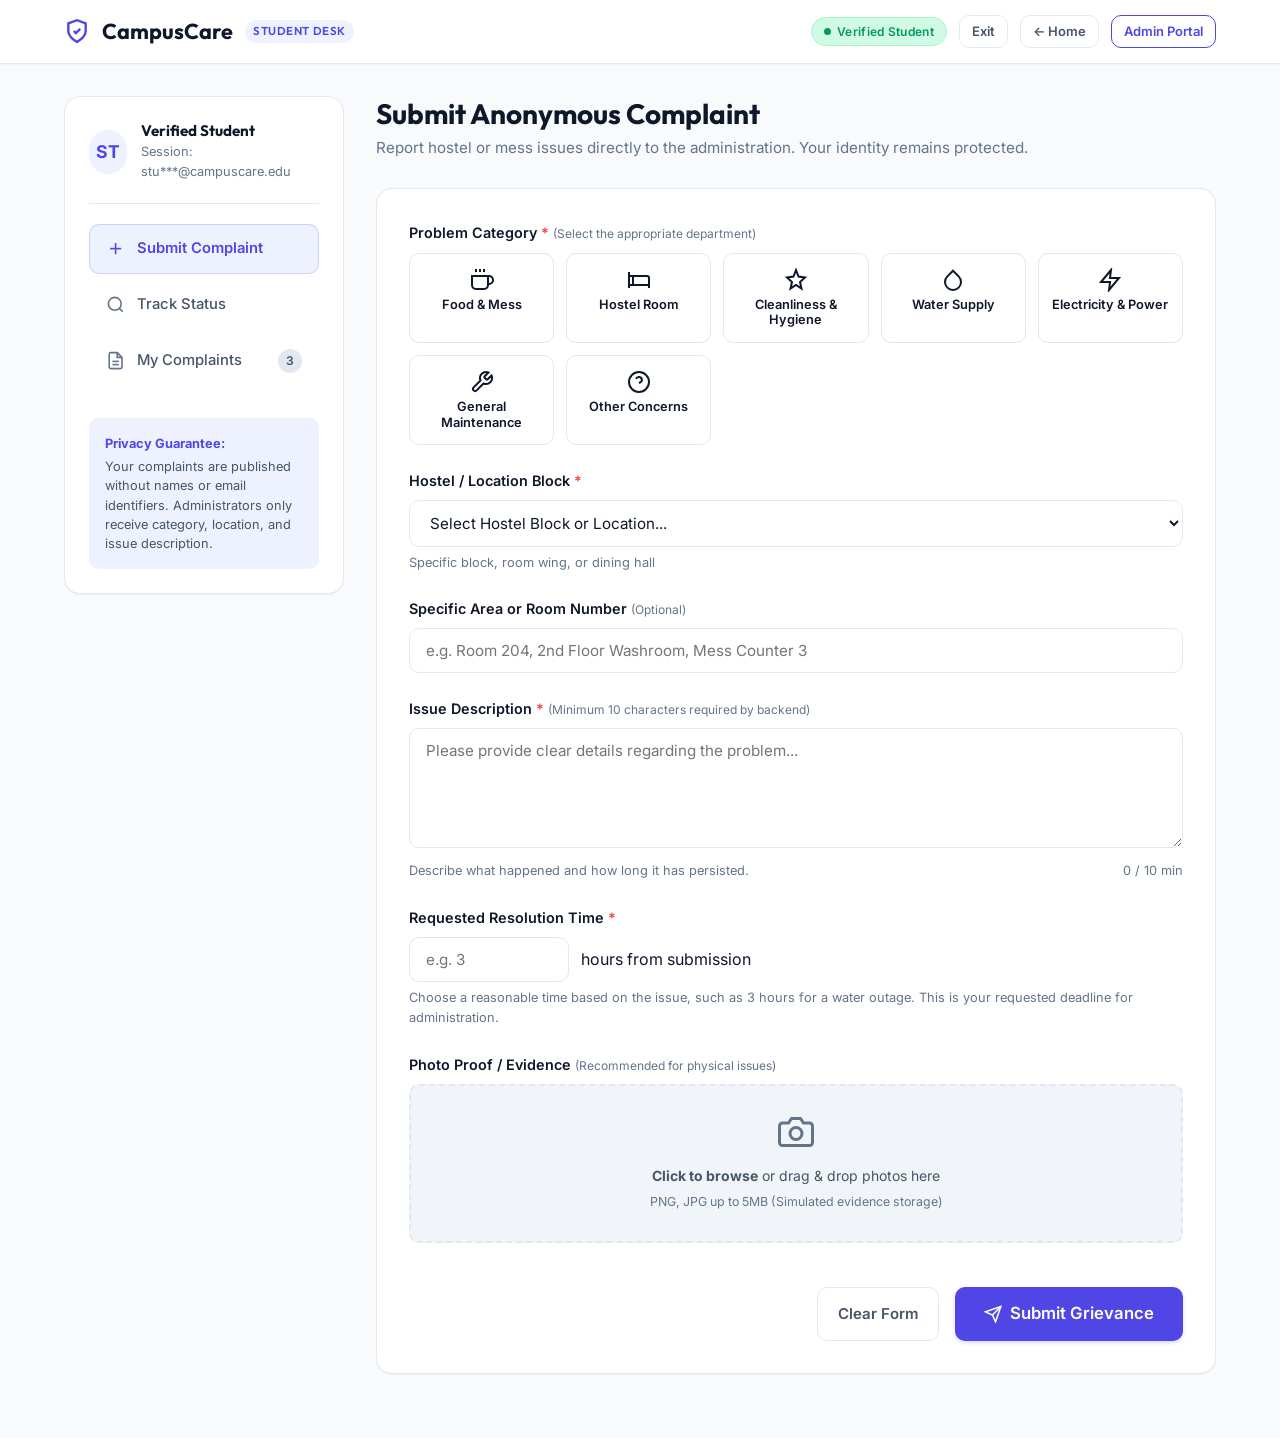
==== commit a9453db7: "Fix: Enable preloaded sample complaints and persistent browser storage for GitHub Pages" ====
--- a/frontend/student.html
+++ b/frontend/student.html
@@ -353,7 +353,7 @@
     <!-- Scripts -->
     <script src="js/config.js"></script>
     <script src="js/ui-utils.js"></script>
-    <script src="js/api.js?v=resolution-time-1"></script>
-    <script src="js/student.js?v=resolution-time-1"></script>
+    <script src="js/api.js?v=live-demo-2"></script>
+    <script src="js/student.js?v=live-demo-2"></script>
 </body>
 </html>
